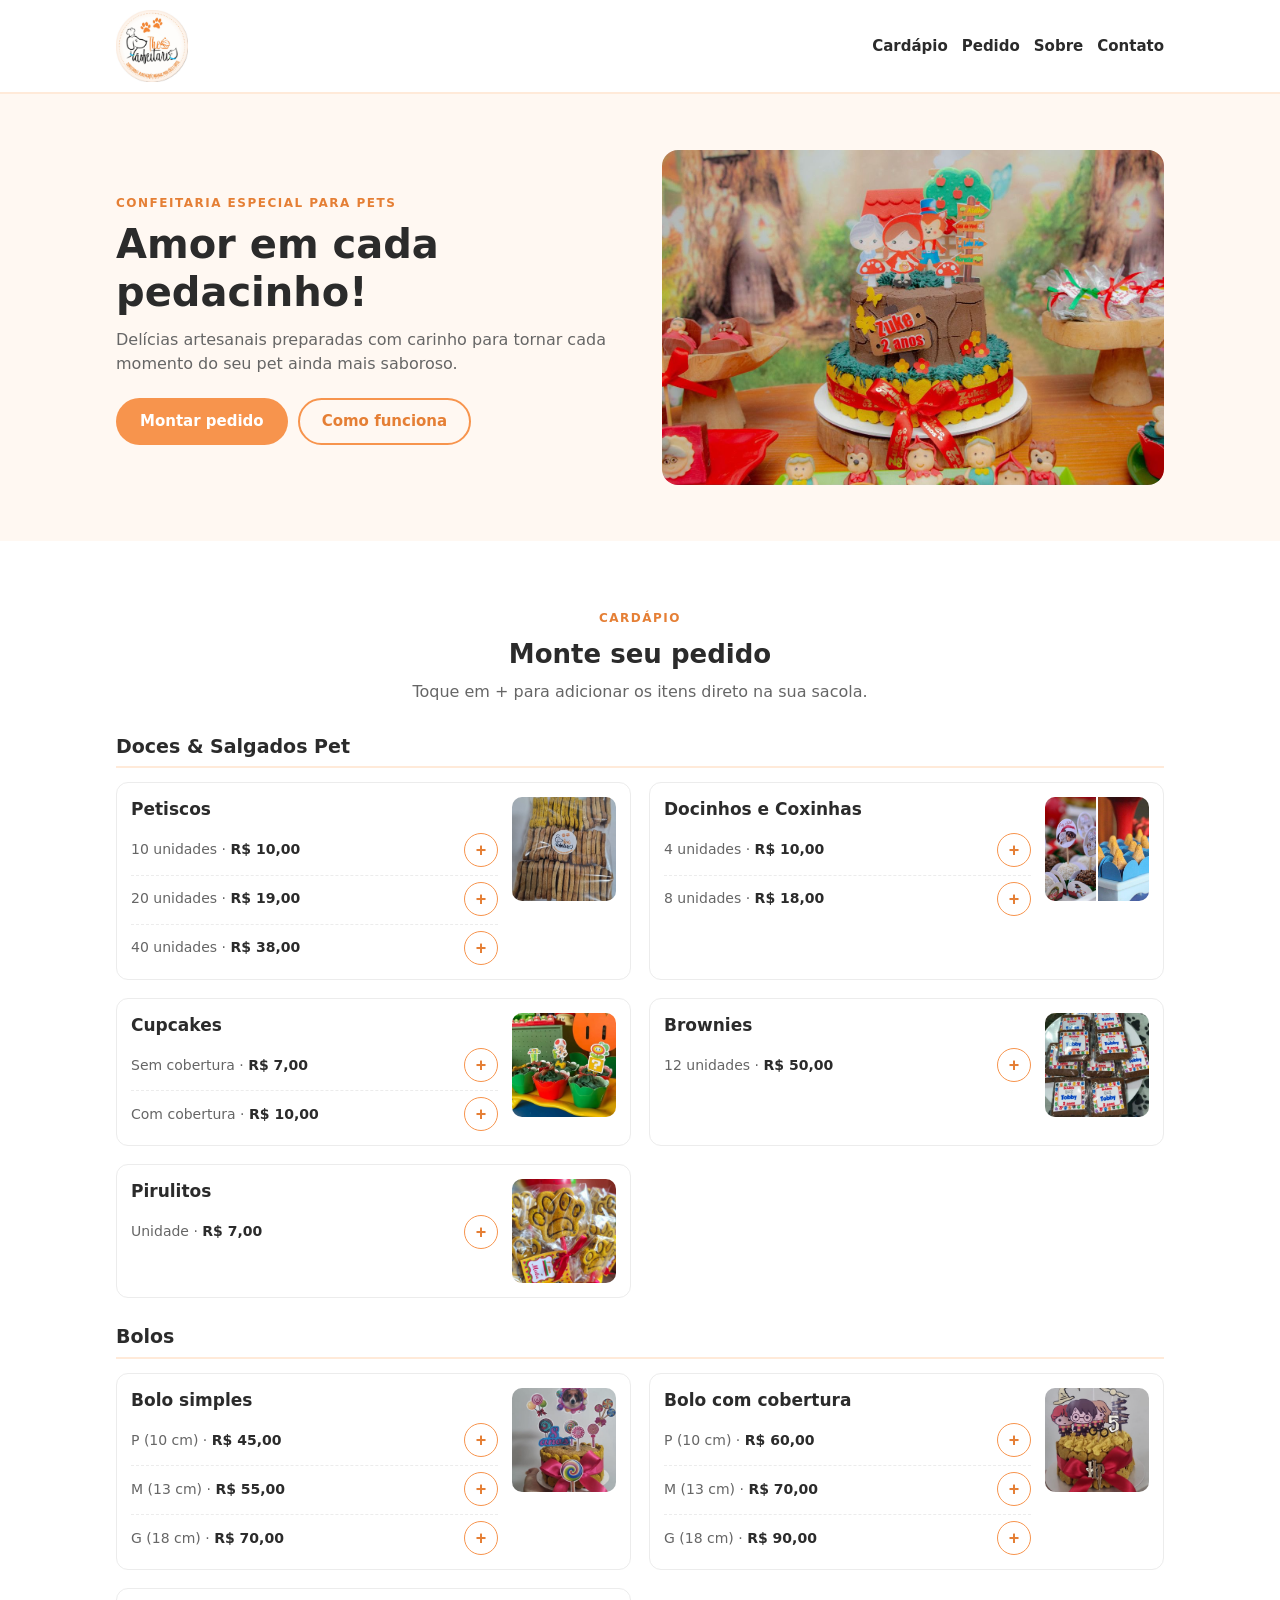
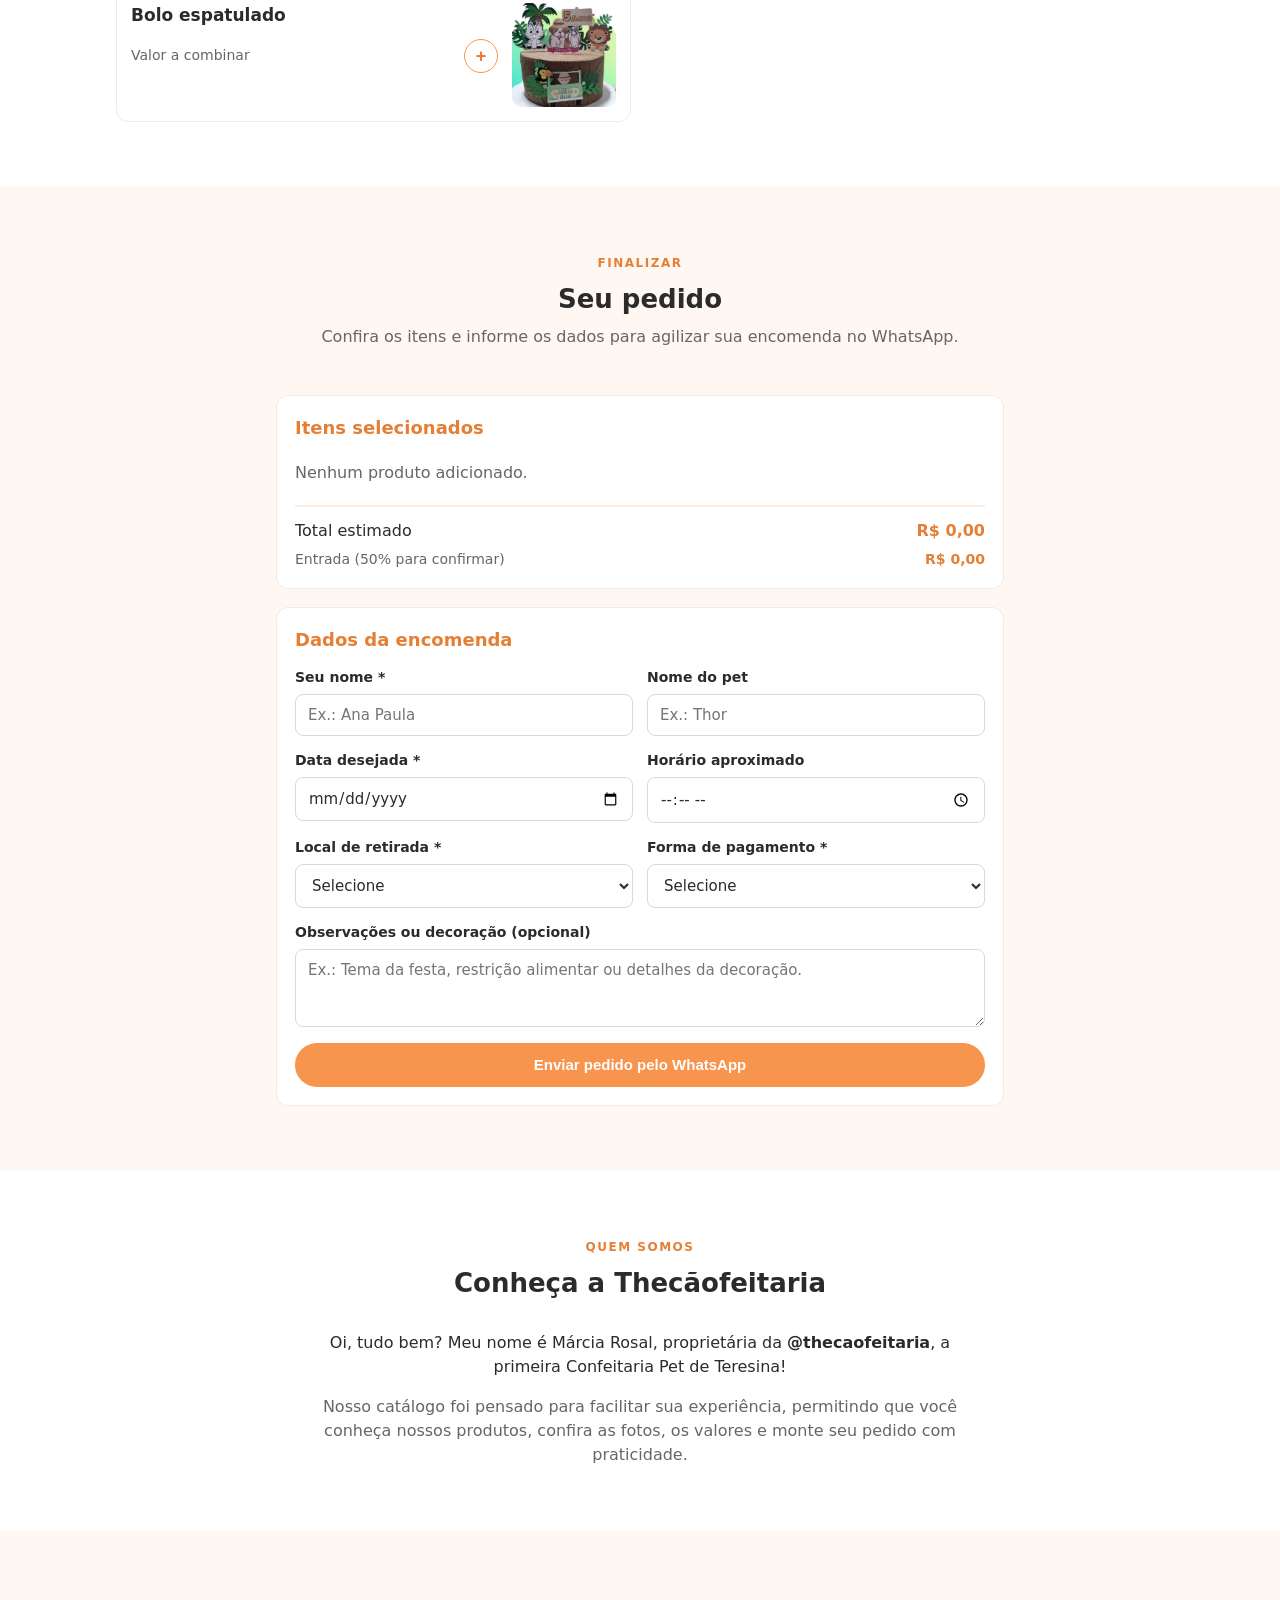
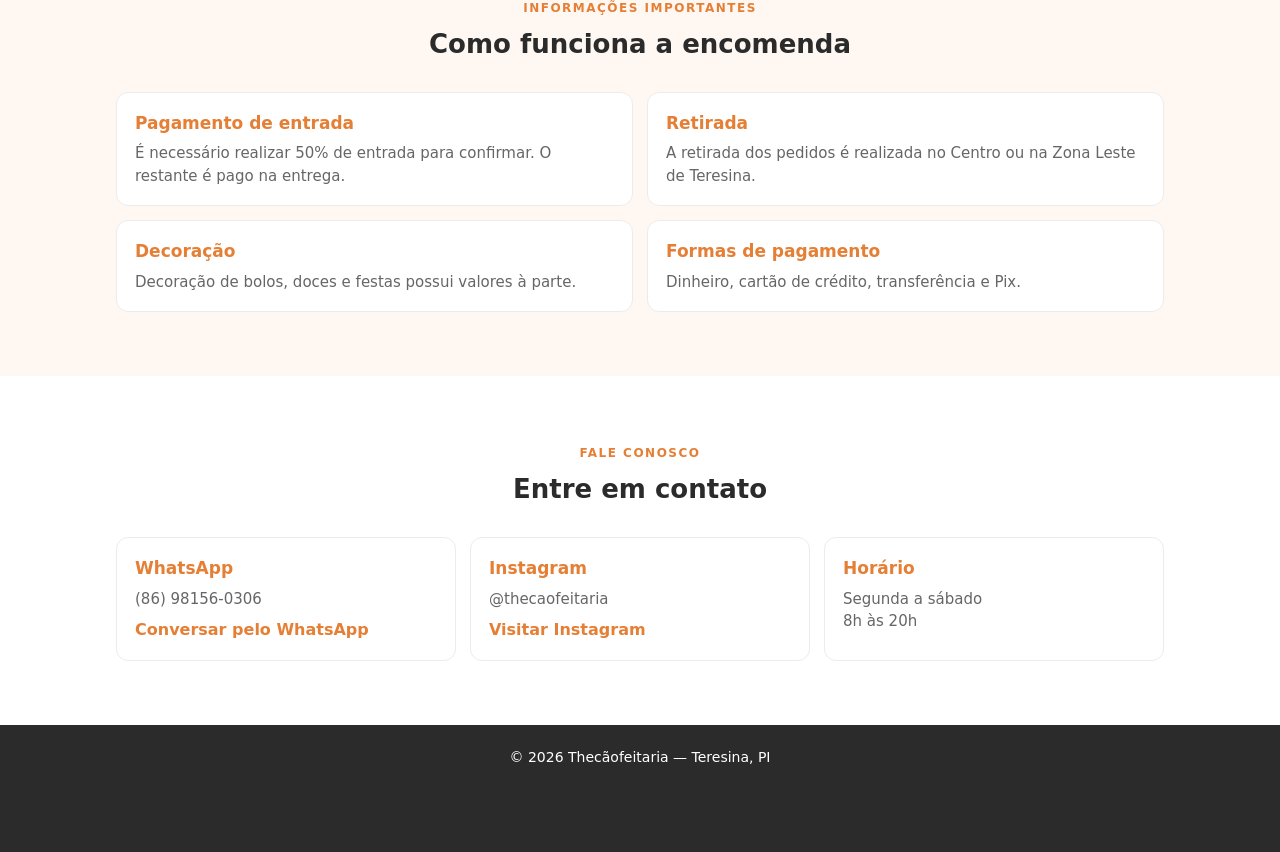
==== index.html @ a6136ebe "Add files via upload" ====
<!DOCTYPE html>
<html lang="pt-BR">
<head>
    <meta charset="UTF-8">
    <meta name="viewport" content="width=device-width, initial-scale=1.0">
    <meta http-equiv="Content-Security-Policy" content="default-src 'self'; script-src 'self'; style-src 'self'; img-src 'self' data:; connect-src 'self' https://*.supabase.co; object-src 'none'; base-uri 'self';">
    <title>Thecãofeitaria | Confeitaria Pet</title>
    <link rel="stylesheet" href="css/style.css">
    <script src="js/config.js" defer></script>
    <script src="js/script.js" defer></script>
</head>
<body>
    <header class="site-header">
        <nav class="container nav">
            <a href="#inicio" class="logo">
                <img src="images/logo.jpeg" alt="Thecãofeitaria">
            </a>
            <ul class="nav-links">
                <li><a href="#produtos">Cardápio</a></li>
                <li><a href="#montar-pedido">Pedido</a></li>
                <li><a href="#sobre">Sobre</a></li>
                <li><a href="#contato">Contato</a></li>
            </ul>
        </nav>
    </header>

    <main>
        <section id="inicio" class="hero">
            <div class="container hero-grid">
                <div class="hero-content">
                    <span class="eyebrow">Confeitaria especial para pets</span>
                    <h1>Amor em cada pedacinho!</h1>
                    <p>
                        Delícias artesanais preparadas com carinho para tornar cada
                        momento do seu pet ainda mais saboroso.
                    </p>
                    <div class="hero-actions">
                        <a href="#produtos" class="btn btn-primary">Montar pedido</a>
                        <a href="#encomendas" class="btn btn-outline">Como funciona</a>
                    </div>
                </div>
                <div class="hero-media">
                    <img src="images/destaque.jpeg" alt="Delícias preparadas pela Thecãofeitaria">
                </div>
            </div>
        </section>

        <section id="produtos" class="section">
            <div class="container">
                <header class="section-head">
                    <span class="eyebrow">Cardápio</span>
                    <h2>Monte seu pedido</h2>
                    <p>Toque em + para adicionar os itens direto na sua sacola.</p>
                </header>

                <h3 class="category-title">Doces &amp; Salgados Pet</h3>
                <div class="menu-grid">
                    <article class="menu-item">
                        <div class="menu-info">
                            <h4>Petiscos</h4>
                            <div class="variants">
                                <div class="variant-row" data-name="Petiscos - 10 unidades" data-price="10">
                                    <span class="variant-label">10 unidades · <strong>R$ 10,00</strong></span>
                                    <div class="qty-control"></div>
                                </div>
                                <div class="variant-row" data-name="Petiscos - 20 unidades" data-price="19">
                                    <span class="variant-label">20 unidades · <strong>R$ 19,00</strong></span>
                                    <div class="qty-control"></div>
                                </div>
                                <div class="variant-row" data-name="Petiscos - 40 unidades" data-price="38">
                                    <span class="variant-label">40 unidades · <strong>R$ 38,00</strong></span>
                                    <div class="qty-control"></div>
                                </div>
                            </div>
                        </div>
                        <div class="menu-thumb">
                            <img src="images/petiscos.jpeg" alt="Petiscos para pets">
                        </div>
                    </article>

                    <article class="menu-item">
                        <div class="menu-info">
                            <h4>Docinhos e Coxinhas</h4>
                            <div class="variants">
                                <div class="variant-row" data-name="Docinhos e coxinhas - 4 unidades" data-price="10">
                                    <span class="variant-label">4 unidades · <strong>R$ 10,00</strong></span>
                                    <div class="qty-control"></div>
                                </div>
                                <div class="variant-row" data-name="Docinhos e coxinhas - 8 unidades" data-price="18">
                                    <span class="variant-label">8 unidades · <strong>R$ 18,00</strong></span>
                                    <div class="qty-control"></div>
                                </div>
                            </div>
                        </div>
                        <div class="menu-thumb menu-thumb-duo">
                            <img src="images/docinhos.jpeg" alt="Docinhos para pets">
                            <img src="images/coxinhas.jpeg" alt="Coxinhas para pets">
                        </div>
                    </article>

                    <article class="menu-item">
                        <div class="menu-info">
                            <h4>Cupcakes</h4>
                            <div class="variants">
                                <div class="variant-row" data-name="Cupcake sem cobertura" data-price="7">
                                    <span class="variant-label">Sem cobertura · <strong>R$ 7,00</strong></span>
                                    <div class="qty-control"></div>
                                </div>
                                <div class="variant-row" data-name="Cupcake com cobertura" data-price="10">
                                    <span class="variant-label">Com cobertura · <strong>R$ 10,00</strong></span>
                                    <div class="qty-control"></div>
                                </div>
                            </div>
                        </div>
                        <div class="menu-thumb">
                            <img src="images/cupcakes.jpeg" alt="Cupcakes para pets">
                        </div>
                    </article>

                    <article class="menu-item">
                        <div class="menu-info">
                            <h4>Brownies</h4>
                            <div class="variants">
                                <div class="variant-row" data-name="Brownies - 12 unidades" data-price="50">
                                    <span class="variant-label">12 unidades · <strong>R$ 50,00</strong></span>
                                    <div class="qty-control"></div>
                                </div>
                            </div>
                        </div>
                        <div class="menu-thumb">
                            <img src="images/brownies.jpeg" alt="Brownies para pets">
                        </div>
                    </article>

                    <article class="menu-item">
                        <div class="menu-info">
                            <h4>Pirulitos</h4>
                            <div class="variants">
                                <div class="variant-row" data-name="Pirulito" data-price="7">
                                    <span class="variant-label">Unidade · <strong>R$ 7,00</strong></span>
                                    <div class="qty-control"></div>
                                </div>
                            </div>
                        </div>
                        <div class="menu-thumb">
                            <img src="images/pirulitos.jpeg" alt="Pirulitos para pets">
                        </div>
                    </article>
                </div>

                <h3 class="category-title">Bolos</h3>
                <div class="menu-grid">
                    <article class="menu-item">
                        <div class="menu-info">
                            <h4>Bolo simples</h4>
                            <div class="variants">
                                <div class="variant-row" data-name="Bolo simples P - 10cm" data-price="45">
                                    <span class="variant-label">P (10 cm) · <strong>R$ 45,00</strong></span>
                                    <div class="qty-control"></div>
                                </div>
                                <div class="variant-row" data-name="Bolo simples M - 13cm" data-price="55">
                                    <span class="variant-label">M (13 cm) · <strong>R$ 55,00</strong></span>
                                    <div class="qty-control"></div>
                                </div>
                                <div class="variant-row" data-name="Bolo simples G - 18cm" data-price="70">
                                    <span class="variant-label">G (18 cm) · <strong>R$ 70,00</strong></span>
                                    <div class="qty-control"></div>
                                </div>
                            </div>
                        </div>
                        <div class="menu-thumb">
                            <img src="images/bolo1.jpeg" alt="Bolo simples">
                        </div>
                    </article>

                    <article class="menu-item">
                        <div class="menu-info">
                            <h4>Bolo com cobertura</h4>
                            <div class="variants">
                                <div class="variant-row" data-name="Bolo com cobertura P - 10cm" data-price="60">
                                    <span class="variant-label">P (10 cm) · <strong>R$ 60,00</strong></span>
                                    <div class="qty-control"></div>
                                </div>
                                <div class="variant-row" data-name="Bolo com cobertura M - 13cm" data-price="70">
                                    <span class="variant-label">M (13 cm) · <strong>R$ 70,00</strong></span>
                                    <div class="qty-control"></div>
                                </div>
                                <div class="variant-row" data-name="Bolo com cobertura G - 18cm" data-price="90">
                                    <span class="variant-label">G (18 cm) · <strong>R$ 90,00</strong></span>
                                    <div class="qty-control"></div>
                                </div>
                            </div>
                        </div>
                        <div class="menu-thumb">
                            <img src="images/bolo2.jpeg" alt="Bolo com cobertura">
                        </div>
                    </article>

                    <article class="menu-item">
                        <div class="menu-info">
                            <h4>Bolo espatulado</h4>
                            <div class="variants">
                                <div class="variant-row" data-name="Bolo espatulado" data-price="0" data-combinar="true">
                                    <span class="variant-label">Valor a combinar</span>
                                    <div class="qty-control"></div>
                                </div>
                            </div>
                        </div>
                        <div class="menu-thumb">
                            <img src="images/bolo3.jpeg" alt="Bolo espatulado">
                        </div>
                    </article>
                </div>
            </div>
        </section>

        <section id="montar-pedido" class="section section-soft">
            <div class="container pedido-wrap">
                <header class="section-head">
                    <span class="eyebrow">Finalizar</span>
                    <h2>Seu pedido</h2>
                    <p>Confira os itens e informe os dados para agilizar sua encomenda no WhatsApp.</p>
                </header>

                <div class="panel">
                    <h3>Itens selecionados</h3>
                    <ul id="lista-pedido" class="cart-list">
                        <li class="cart-empty">Nenhum produto adicionado.</li>
                    </ul>

                    <div class="totals">
                        <div class="total-row">
                            <span>Total estimado</span>
                            <strong id="valor-total">R$ 0,00</strong>
                        </div>
                        <div class="total-row total-sinal">
                            <span>Entrada (50% para confirmar)</span>
                            <strong id="valor-entrada">R$ 0,00</strong>
                        </div>
                        <p id="aviso-combinar" class="hint" hidden>
                            Inclui item com valor a combinar (será confirmado no WhatsApp).
                        </p>
                    </div>
                </div>

                <form id="form-encomenda" class="panel" novalidate>
                    <h3>Dados da encomenda</h3>
                    <input type="text" id="website" name="website" class="hp-field" tabindex="-1" autocomplete="off" aria-hidden="true">
                    <div class="fields-grid">
                        <div class="field">
                            <label for="cliente-nome">Seu nome *</label>
                            <input type="text" id="cliente-nome" placeholder="Ex.: Ana Paula" required>
                        </div>

                        <div class="field">
                            <label for="pet-nome">Nome do pet</label>
                            <input type="text" id="pet-nome" placeholder="Ex.: Thor">
                        </div>

                        <div class="field">
                            <label for="data-entrega">Data desejada *</label>
                            <input type="date" id="data-entrega" required>
                        </div>

                        <div class="field">
                            <label for="horario-entrega">Horário aproximado</label>
                            <input type="time" id="horario-entrega">
                        </div>

                        <div class="field">
                            <label for="local-retirada">Local de retirada *</label>
                            <select id="local-retirada" required>
                                <option value="">Selecione</option>
                                <option value="Centro">Centro</option>
                                <option value="Zona Leste">Zona Leste</option>
                            </select>
                        </div>

                        <div class="field">
                            <label for="forma-pagamento">Forma de pagamento *</label>
                            <select id="forma-pagamento" required>
                                <option value="">Selecione</option>
                                <option value="Pix">Pix</option>
                                <option value="Cartão de crédito">Cartão de crédito</option>
                                <option value="Transferência">Transferência</option>
                                <option value="Dinheiro">Dinheiro</option>
                            </select>
                        </div>

                        <div class="field field-full">
                            <label for="observacoes">Observações ou decoração (opcional)</label>
                            <textarea id="observacoes" rows="3" placeholder="Ex.: Tema da festa, restrição alimentar ou detalhes da decoração."></textarea>
                        </div>
                    </div>

                    <p id="pedido-erro" class="error-msg" role="alert" hidden></p>

                    <button type="submit" id="enviar-pedido" class="btn btn-primary btn-block">
                        Enviar pedido pelo WhatsApp
                    </button>
                </form>
            </div>
        </section>

        <section id="sobre" class="section">
            <div class="container narrow">
                <header class="section-head">
                    <span class="eyebrow">Quem somos</span>
                    <h2>Conheça a Thecãofeitaria</h2>
                </header>
                <p>
                    Oi, tudo bem? Meu nome é Márcia Rosal, proprietária da
                    <strong>@thecaofeitaria</strong>, a primeira Confeitaria Pet de Teresina!
                </p>
                <p>
                    Nosso catálogo foi pensado para facilitar sua experiência, permitindo que
                    você conheça nossos produtos, confira as fotos, os valores e monte seu pedido
                    com praticidade.
                </p>
            </div>
        </section>

        <section id="encomendas" class="section section-soft">
            <div class="container">
                <header class="section-head">
                    <span class="eyebrow">Informações importantes</span>
                    <h2>Como funciona a encomenda</h2>
                </header>

                <div class="info-grid">
                    <div class="info-card">
                        <h3>Pagamento de entrada</h3>
                        <p>É necessário realizar 50% de entrada para confirmar. O restante é pago na entrega.</p>
                    </div>
                    <div class="info-card">
                        <h3>Retirada</h3>
                        <p>A retirada dos pedidos é realizada no Centro ou na Zona Leste de Teresina.</p>
                    </div>
                    <div class="info-card">
                        <h3>Decoração</h3>
                        <p>Decoração de bolos, doces e festas possui valores à parte.</p>
                    </div>
                    <div class="info-card">
                        <h3>Formas de pagamento</h3>
                        <p>Dinheiro, cartão de crédito, transferência e Pix.</p>
                    </div>
                </div>
            </div>
        </section>

        <section id="contato" class="section">
            <div class="container">
                <header class="section-head">
                    <span class="eyebrow">Fale conosco</span>
                    <h2>Entre em contato</h2>
                </header>

                <div class="contato-grid">
                    <div class="info-card">
                        <h3>WhatsApp</h3>
                        <p>(86) 98156-0306</p>
                        <a href="https://wa.me/5586981560306" target="_blank" rel="noopener noreferrer">
                            Conversar pelo WhatsApp
                        </a>
                    </div>
                    <div class="info-card">
                        <h3>Instagram</h3>
                        <p>@thecaofeitaria</p>
                        <a href="https://www.instagram.com/thecaofeitaria/" target="_blank" rel="noopener noreferrer">
                            Visitar Instagram
                        </a>
                    </div>
                    <div class="info-card">
                        <h3>Horário</h3>
                        <p>Segunda a sábado<br>8h às 20h</p>
                    </div>
                </div>
            </div>
        </section>
    </main>

    <div id="cart-bar" class="cart-bar" hidden>
        <div class="container cart-bar-inner">
            <div class="cart-bar-summary">
                <span id="cart-bar-count">0 itens</span>
                <strong id="cart-bar-total">R$ 0,00</strong>
            </div>
            <a href="#montar-pedido" class="btn btn-light btn-sm">Ver pedido</a>
        </div>
    </div>

    <footer class="site-footer">
        <p>&copy; 2026 Thecãofeitaria — Teresina, PI</p>
    </footer>
</body>
</html>
---- css/style.css ----
:root {
    --bg: #ffffff;
    --bg-soft: #fff8f2;
    --orange: #f7944d;
    --orange-hover: #e57f35;
    --orange-tint: #ffead9;
    --text: #2b2b2b;
    --muted: #666666;
    --border: #ececec;
    --danger: #c93b2b;
    --radius: 12px;
}

* {
    margin: 0;
    padding: 0;
    box-sizing: border-box;
}

html {
    scroll-behavior: smooth;
}

body {
    font-family: 'Segoe UI', system-ui, -apple-system, sans-serif;
    background-color: var(--bg);
    color: var(--text);
    line-height: 1.5;
}

img {
    display: block;
    max-width: 100%;
}

.container {
    width: 100%;
    max-width: 1080px;
    margin: 0 auto;
    padding: 0 16px;
}

.narrow {
    max-width: 720px;
    text-align: center;
}

.narrow p + p {
    margin-top: 16px;
    color: var(--muted);
}

/* Header */
.site-header {
    background-color: var(--bg);
    border-bottom: 2px solid var(--orange-tint);
    position: sticky;
    top: 0;
    z-index: 10;
}

.nav {
    display: flex;
    flex-wrap: wrap;
    align-items: center;
    justify-content: space-between;
    gap: 12px;
    padding-top: 10px;
    padding-bottom: 10px;
}

.logo img {
    width: 72px;
    height: auto;
    border-radius: 8px;
}

.nav-links {
    display: flex;
    flex-wrap: wrap;
    list-style: none;
    gap: 14px;
}

.nav-links a {
    text-decoration: none;
    color: var(--text);
    font-weight: 600;
    font-size: 15px;
}

.nav-links a:hover {
    color: var(--orange-hover);
}

/* Typography & Buttons */
.eyebrow {
    display: inline-block;
    color: var(--orange-hover);
    font-weight: 700;
    font-size: 12px;
    letter-spacing: 1.5px;
    text-transform: uppercase;
    margin-bottom: 8px;
}

.section {
    padding: 44px 0;
}

.section-soft {
    background-color: var(--bg-soft);
}

.section-head {
    text-align: center;
    margin-bottom: 28px;
}

.section-head h2 {
    font-size: 26px;
    color: var(--text);
    margin-bottom: 6px;
}

.section-head p {
    color: var(--muted);
}

.btn {
    display: inline-flex;
    align-items: center;
    justify-content: center;
    min-height: 44px;
    padding: 10px 22px;
    border-radius: 999px;
    font-weight: 600;
    font-size: 15px;
    text-decoration: none;
    cursor: pointer;
    border: 2px solid transparent;
    transition: background-color 0.2s, border-color 0.2s;
}

.btn-primary {
    background-color: var(--orange);
    color: #ffffff;
}

.btn-primary:hover {
    background-color: var(--orange-hover);
}

.btn-outline {
    background-color: transparent;
    border-color: var(--orange);
    color: var(--orange-hover);
}

.btn-outline:hover {
    background-color: var(--orange-tint);
}

.btn-light {
    background-color: #ffffff;
    color: var(--orange-hover);
}

.btn-sm {
    min-height: 36px;
    padding: 6px 16px;
    font-size: 14px;
}

.btn-block {
    width: 100%;
}

/* Hero */
.hero {
    background-color: var(--bg-soft);
    padding: 36px 0 44px;
}

.hero-grid {
    display: grid;
    grid-template-columns: 1fr;
    gap: 24px;
    align-items: center;
}

.hero-content {
    text-align: center;
}

.hero-content h1 {
    font-size: 30px;
    line-height: 1.2;
    margin-bottom: 12px;
}

.hero-content p {
    color: var(--muted);
    margin-bottom: 22px;
}

.hero-actions {
    display: flex;
    flex-wrap: wrap;
    justify-content: center;
    gap: 10px;
}

.hero-media img {
    width: 100%;
    border-radius: 16px;
    object-fit: cover;
    max-height: 340px;
}

/* Cardápio estilo iFood */
.category-title {
    font-size: 19px;
    color: var(--text);
    margin: 24px 0 14px;
    padding-bottom: 6px;
    border-bottom: 2px solid var(--orange-tint);
}

.category-title:first-of-type {
    margin-top: 0;
}

.menu-grid {
    display: grid;
    grid-template-columns: 1fr;
    gap: 14px;
}

.menu-item {
    display: flex;
    justify-content: space-between;
    align-items: flex-start;
    gap: 14px;
    padding: 14px;
    background-color: var(--bg);
    border: 1px solid var(--border);
    border-radius: var(--radius);
}

.menu-info {
    flex: 1;
    min-width: 0;
}

.menu-info h4 {
    font-size: 17px;
    color: var(--text);
    margin-bottom: 10px;
}

.variants {
    display: flex;
    flex-direction: column;
    gap: 8px;
}

.variant-row {
    display: flex;
    align-items: center;
    justify-content: space-between;
    gap: 8px;
    padding-top: 6px;
    border-top: 1px dashed var(--border);
}

.variant-row:first-child {
    padding-top: 0;
    border-top: none;
}

.variant-label {
    font-size: 14px;
    color: var(--muted);
}

.variant-label strong {
    color: var(--text);
}

.menu-thumb {
    width: 88px;
    height: 88px;
    flex-shrink: 0;
    border-radius: 10px;
    overflow: hidden;
}

.menu-thumb img {
    width: 100%;
    height: 100%;
    object-fit: cover;
}

.menu-thumb-duo {
    display: grid;
    grid-template-columns: 1fr 1fr;
    gap: 2px;
}

.qty-control {
    display: inline-flex;
    align-items: center;
    gap: 6px;
    flex-shrink: 0;
}

.qty-add {
    min-width: 34px;
    height: 34px;
    border-radius: 999px;
    border: 1px solid var(--orange);
    background-color: var(--bg);
    color: var(--orange-hover);
    font-size: 18px;
    font-weight: 700;
    cursor: pointer;
    line-height: 1;
}

.qty-add:hover {
    background-color: var(--orange-tint);
}

.qty-stepper {
    display: inline-flex;
    align-items: center;
    border: 1px solid var(--orange);
    border-radius: 999px;
    overflow: hidden;
    height: 34px;
}

.qty-stepper button {
    width: 30px;
    height: 100%;
    border: none;
    background-color: var(--orange-tint);
    color: var(--orange-hover);
    font-size: 16px;
    font-weight: 700;
    cursor: pointer;
}

.qty-stepper span {
    min-width: 24px;
    text-align: center;
    font-size: 14px;
    font-weight: 700;
}

/* Pedido & Formulário */
.pedido-wrap {
    max-width: 760px;
    display: flex;
    flex-direction: column;
    gap: 18px;
}

.panel {
    background-color: var(--bg);
    border: 1px solid var(--border);
    border-radius: var(--radius);
    padding: 18px;
}

.panel h3 {
    font-size: 18px;
    color: var(--orange-hover);
    margin-bottom: 14px;
}

.cart-list {
    list-style: none;
    margin-bottom: 14px;
}

.cart-empty {
    color: var(--muted);
    padding: 6px 0;
}

.cart-item {
    display: flex;
    flex-wrap: wrap;
    justify-content: space-between;
    align-items: center;
    gap: 10px;
    padding: 10px 0;
    border-bottom: 1px solid var(--border);
}

.cart-item-info {
    flex: 1;
    min-width: 170px;
}

.cart-item-name {
    font-weight: 600;
    display: block;
    font-size: 15px;
}

.cart-item-price {
    font-size: 13px;
    color: var(--muted);
}

.cart-actions {
    display: flex;
    align-items: center;
    gap: 8px;
}

.remove-btn {
    border: none;
    background: transparent;
    color: var(--danger);
    font-size: 13px;
    font-weight: 600;
    cursor: pointer;
    padding: 4px;
}

.totals {
    border-top: 2px solid var(--orange-tint);
    padding-top: 12px;
    display: flex;
    flex-direction: column;
    gap: 6px;
}

.total-row {
    display: flex;
    justify-content: space-between;
    font-size: 16px;
}

.total-sinal {
    font-size: 14px;
    color: var(--muted);
}

.total-row strong {
    color: var(--orange-hover);
}

.hint {
    font-size: 13px;
    color: var(--muted);
    margin-top: 4px;
}

.fields-grid {
    display: grid;
    grid-template-columns: 1fr;
    gap: 14px;
    margin-bottom: 16px;
}

.field {
    display: flex;
    flex-direction: column;
    gap: 6px;
}

.field label {
    font-size: 14px;
    font-weight: 600;
}

.field input,
.field select,
.field textarea {
    width: 100%;
    padding: 11px 12px;
    border: 1px solid #d9d9d9;
    border-radius: 8px;
    font-size: 15px;
    font-family: inherit;
    background-color: var(--bg);
    color: var(--text);
}

.field input:focus,
.field select:focus,
.field textarea:focus {
    outline: none;
    border-color: var(--orange);
}

.error-msg {
    color: var(--danger);
    font-size: 14px;
    font-weight: 600;
    margin-bottom: 12px;
}

.hp-field {
    position: absolute;
    left: -9999px;
    width: 1px;
    height: 1px;
    opacity: 0;
}

/* Info & Contato */
.info-grid,
.contato-grid {
    display: grid;
    grid-template-columns: 1fr;
    gap: 14px;
}

.info-card {
    background-color: var(--bg);
    border: 1px solid var(--border);
    border-radius: var(--radius);
    padding: 18px;
}

.info-card h3 {
    font-size: 17px;
    color: var(--orange-hover);
    margin-bottom: 6px;
}

.info-card p {
    color: var(--muted);
    font-size: 15px;
}

.info-card a {
    display: inline-block;
    margin-top: 8px;
    color: var(--orange-hover);
    font-weight: 600;
    text-decoration: none;
}

/* Sacola fixa */
.cart-bar {
    position: fixed;
    left: 0;
    right: 0;
    bottom: 0;
    background-color: var(--orange);
    color: #ffffff;
    padding: 10px 0;
    box-shadow: 0 -2px 10px rgba(0, 0, 0, 0.12);
    z-index: 20;
}

.cart-bar[hidden] {
    display: none;
}

.cart-bar-inner {
    display: flex;
    align-items: center;
    justify-content: space-between;
    gap: 12px;
}

.cart-bar-summary {
    display: flex;
    flex-direction: column;
    font-size: 14px;
}

.cart-bar-summary strong {
    font-size: 16px;
}

.site-footer {
    background-color: var(--text);
    color: #ffffff;
    text-align: center;
    padding: 22px 16px 84px;
    font-size: 14px;
}

/* Tablet & Desktop */
@media (min-width: 768px) {
    .section {
        padding: 64px 0;
    }

    .hero {
        padding: 56px 0;
    }

    .hero-grid {
        grid-template-columns: 1fr 1fr;
        gap: 44px;
    }

    .hero-content {
        text-align: left;
    }

    .hero-content h1 {
        font-size: 40px;
    }

    .hero-actions {
        justify-content: flex-start;
    }

    .menu-grid {
        grid-template-columns: repeat(2, 1fr);
        gap: 18px;
    }

    .menu-thumb {
        width: 104px;
        height: 104px;
    }

    .fields-grid {
        grid-template-columns: 1fr 1fr;
    }

    .field-full {
        grid-column: 1 / -1;
    }

    .info-grid {
        grid-template-columns: repeat(2, 1fr);
    }

    .contato-grid {
        grid-template-columns: repeat(3, 1fr);
    }
}
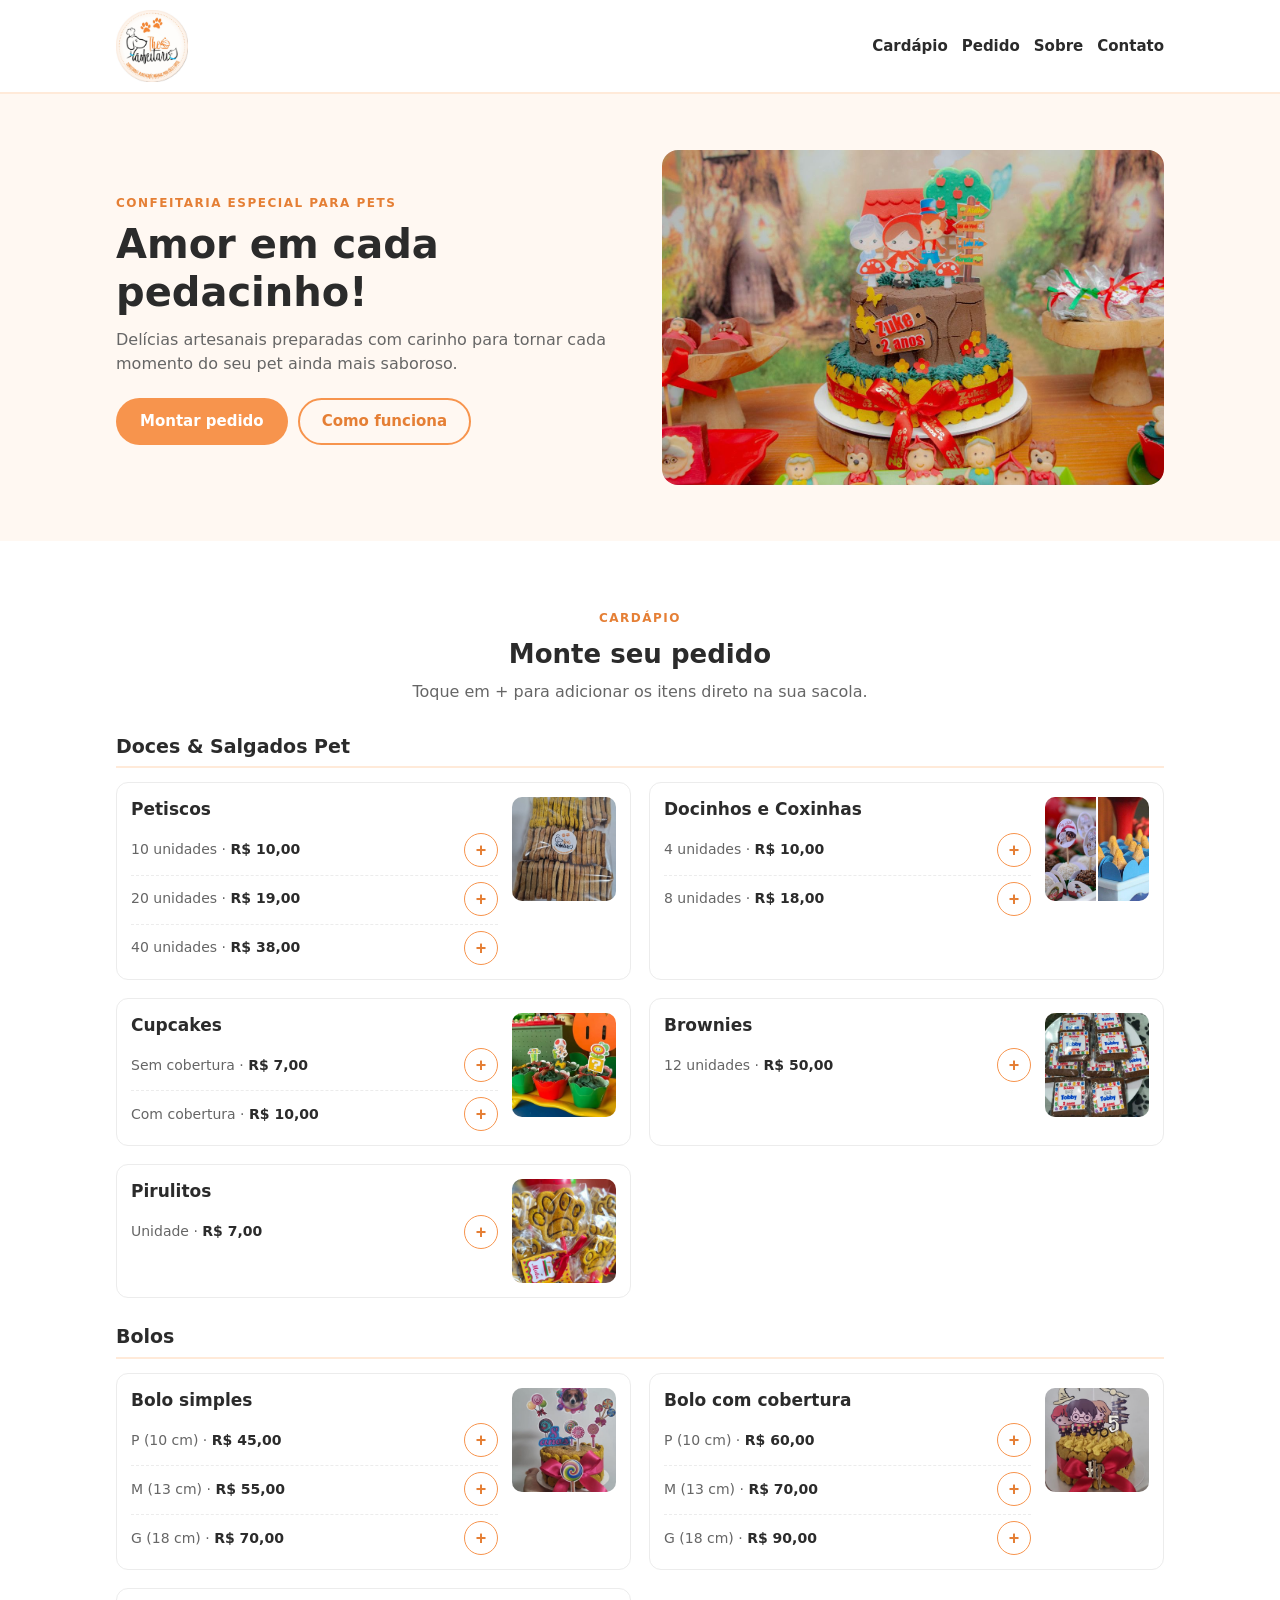
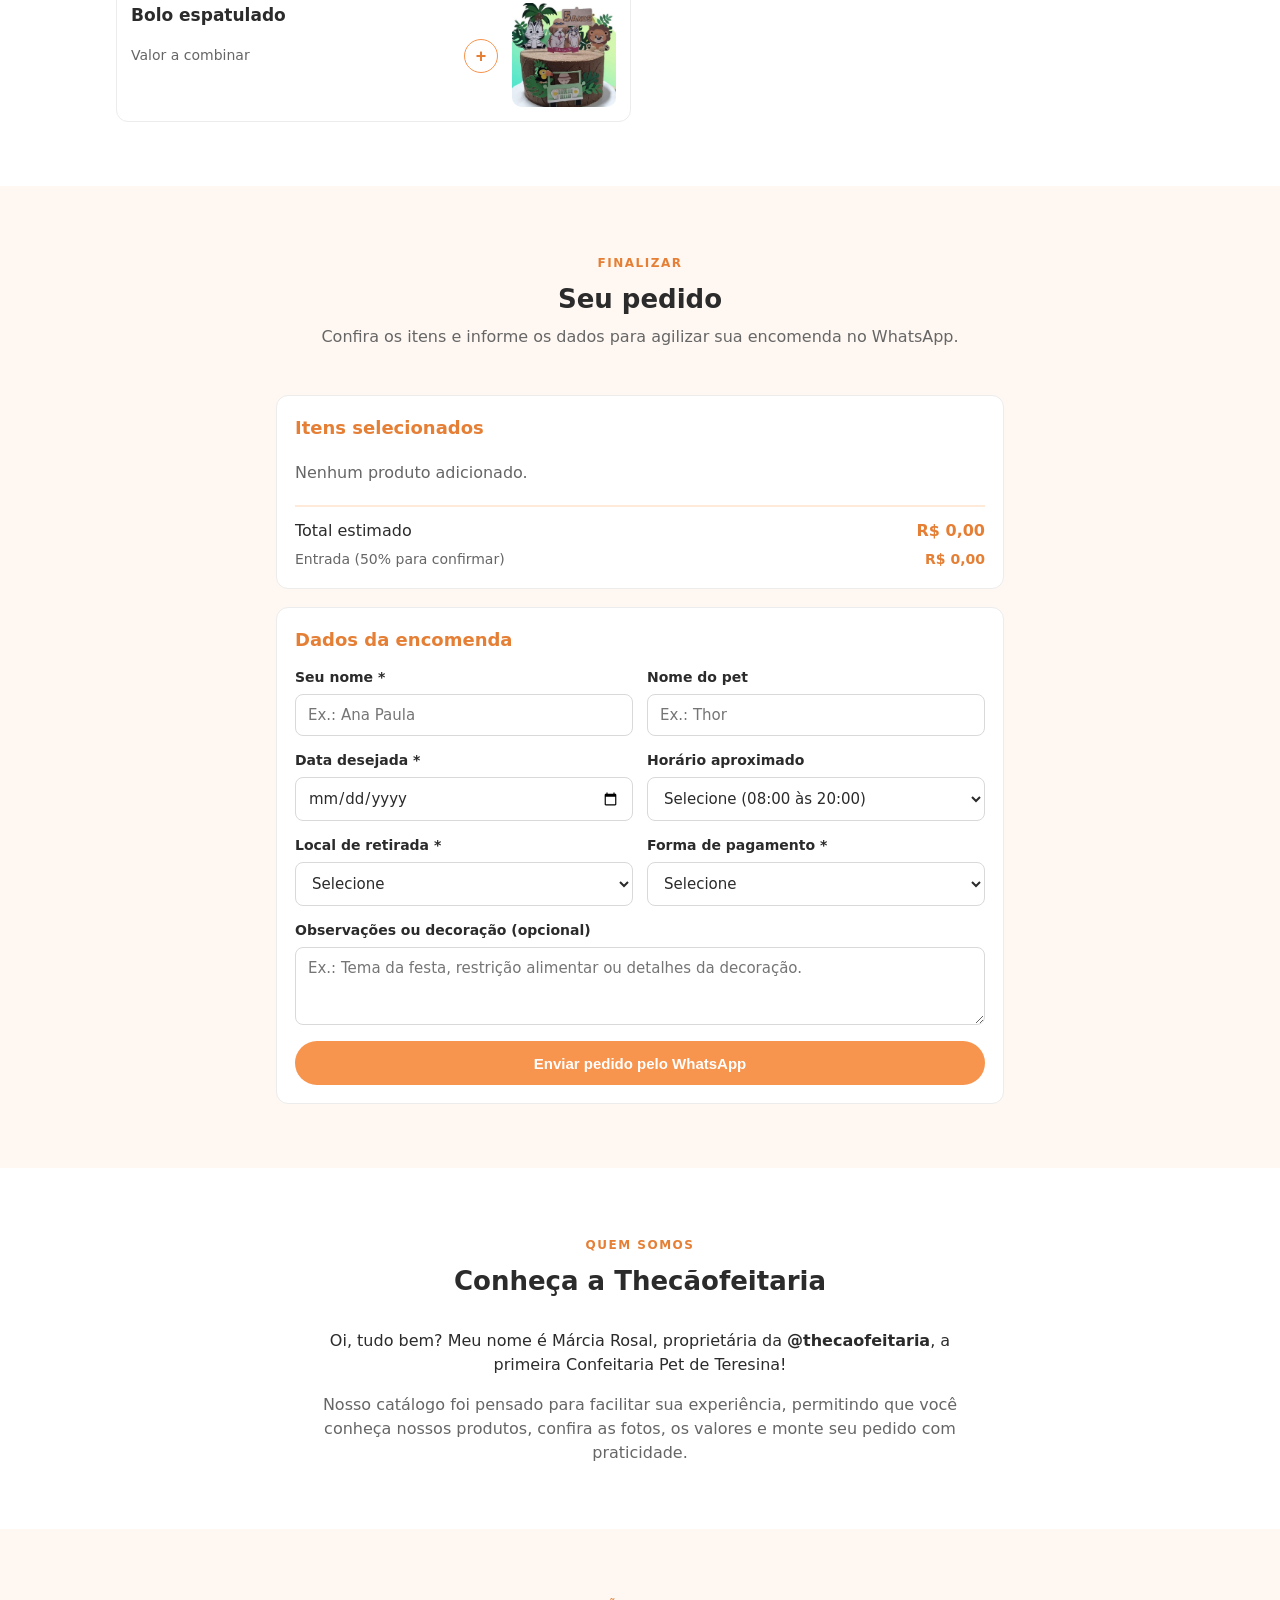
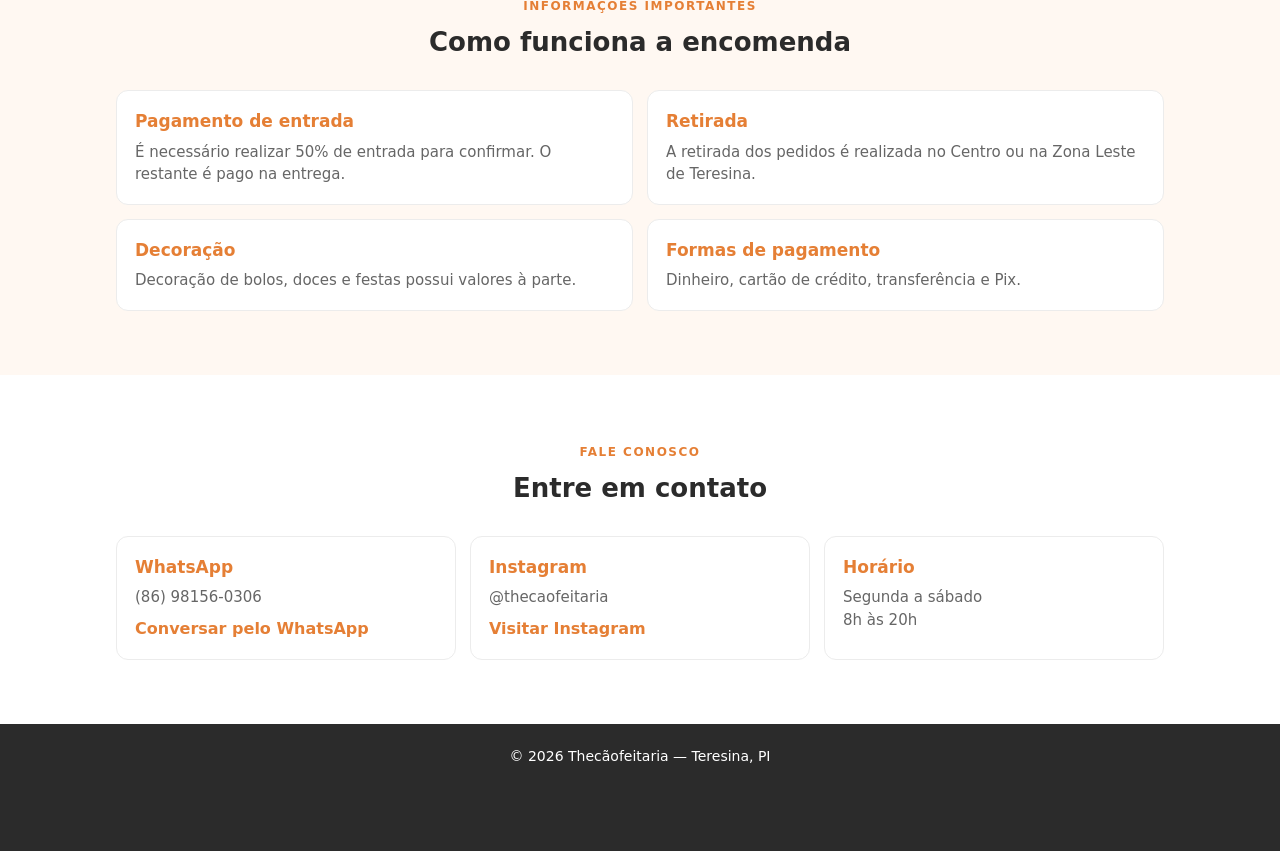
==== commit 559ac991: "Add files via upload" ====
--- a/index.html
+++ b/index.html
@@ -264,7 +264,34 @@
 
                         <div class="field">
                             <label for="horario-entrega">Horário aproximado</label>
-                            <input type="time" id="horario-entrega">
+                            <select id="horario-entrega">
+                                <option value="">Selecione (08:00 às 20:00)</option>
+                                <option value="08:00">08:00</option>
+                                <option value="08:30">08:30</option>
+                                <option value="09:00">09:00</option>
+                                <option value="09:30">09:30</option>
+                                <option value="10:00">10:00</option>
+                                <option value="10:30">10:30</option>
+                                <option value="11:00">11:00</option>
+                                <option value="11:30">11:30</option>
+                                <option value="12:00">12:00</option>
+                                <option value="12:30">12:30</option>
+                                <option value="13:00">13:00</option>
+                                <option value="13:30">13:30</option>
+                                <option value="14:00">14:00</option>
+                                <option value="14:30">14:30</option>
+                                <option value="15:00">15:00</option>
+                                <option value="15:30">15:30</option>
+                                <option value="16:00">16:00</option>
+                                <option value="16:30">16:30</option>
+                                <option value="17:00">17:00</option>
+                                <option value="17:30">17:30</option>
+                                <option value="18:00">18:00</option>
+                                <option value="18:30">18:30</option>
+                                <option value="19:00">19:00</option>
+                                <option value="19:30">19:30</option>
+                                <option value="20:00">20:00</option>
+                            </select>
                         </div>
 
                         <div class="field">
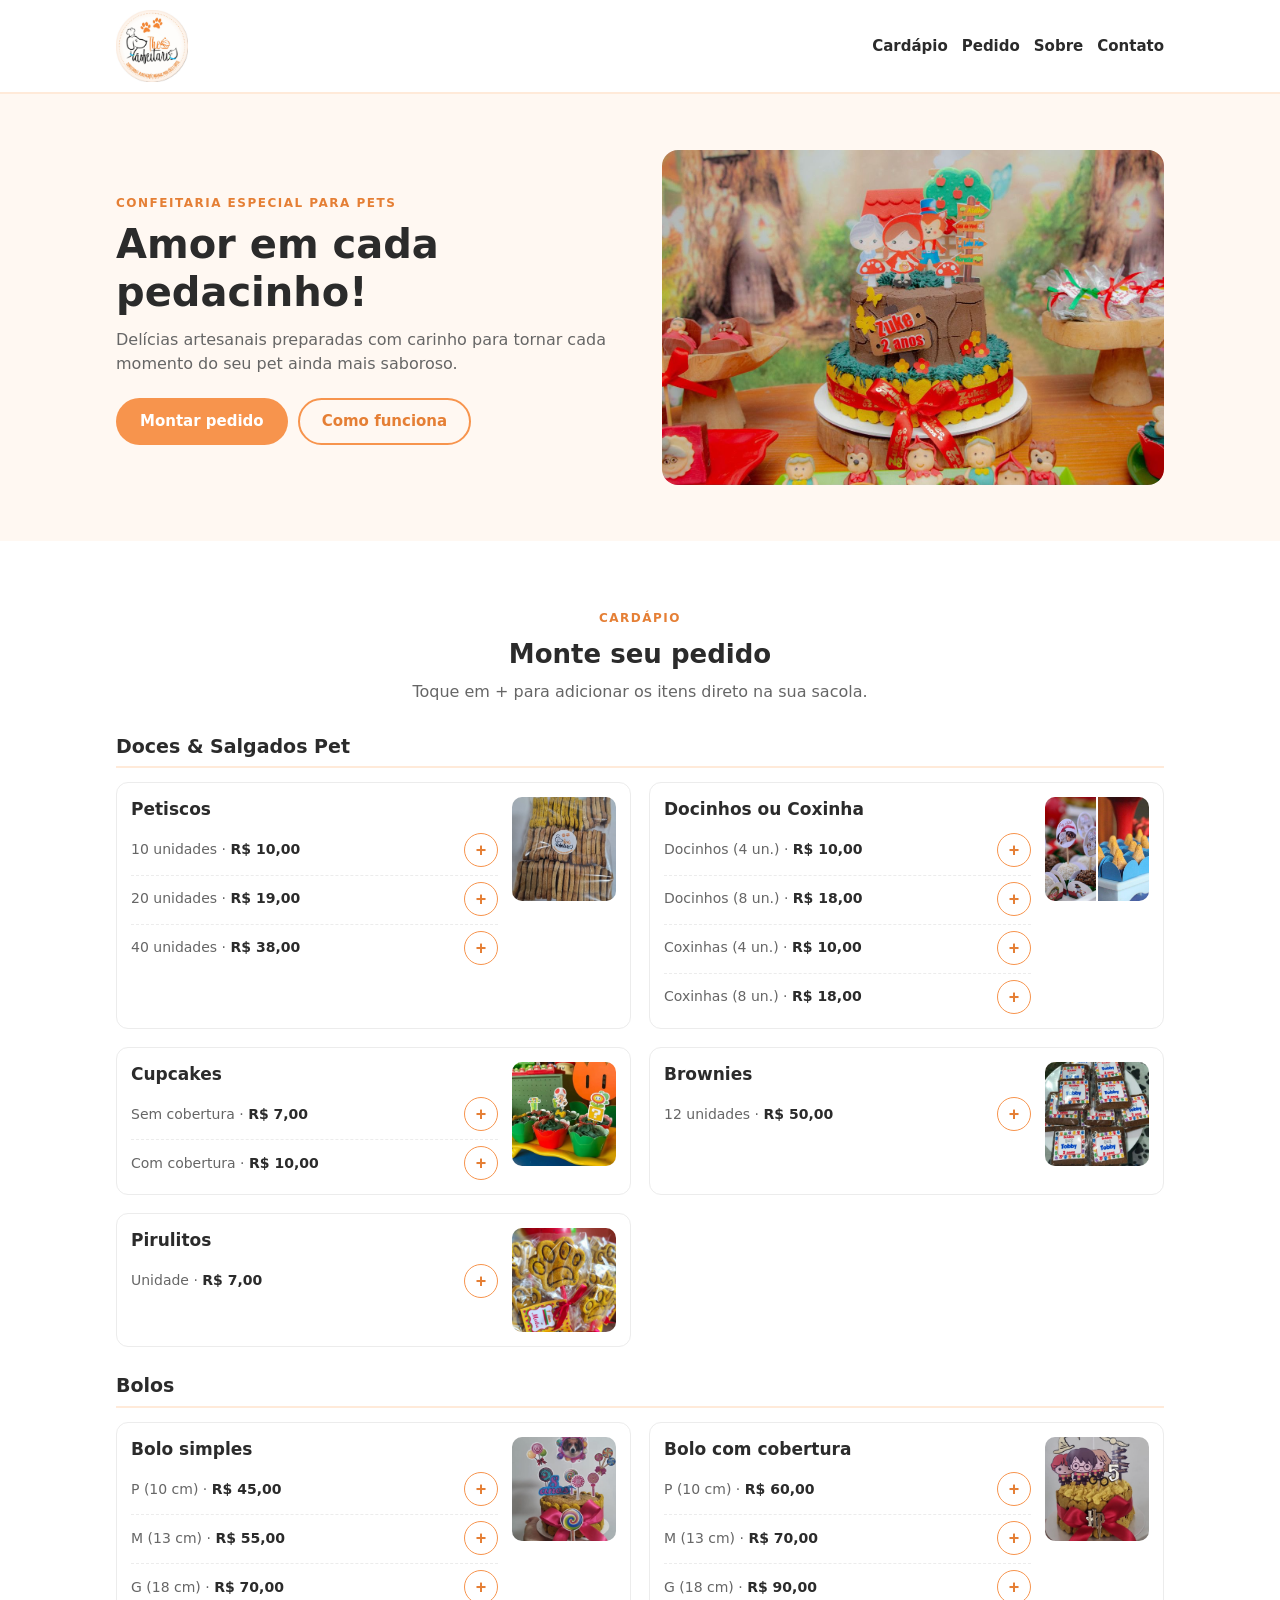
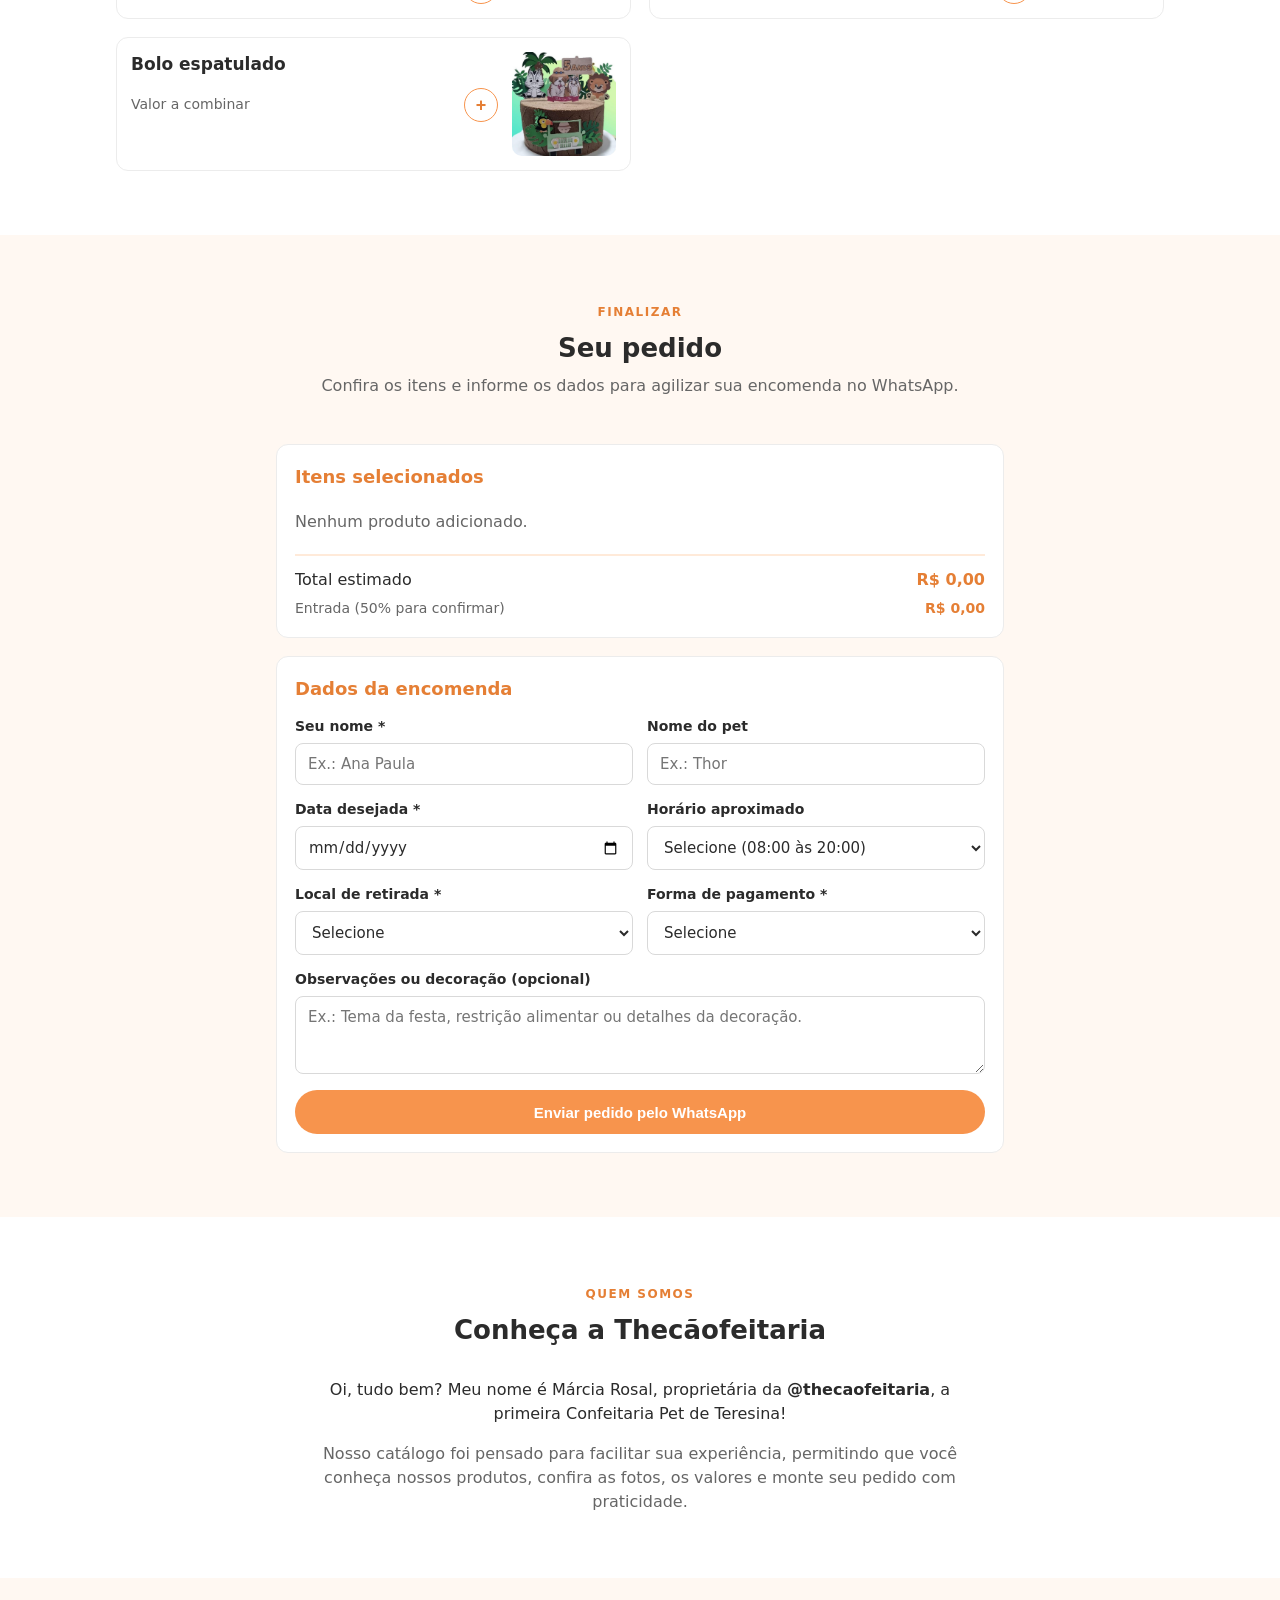
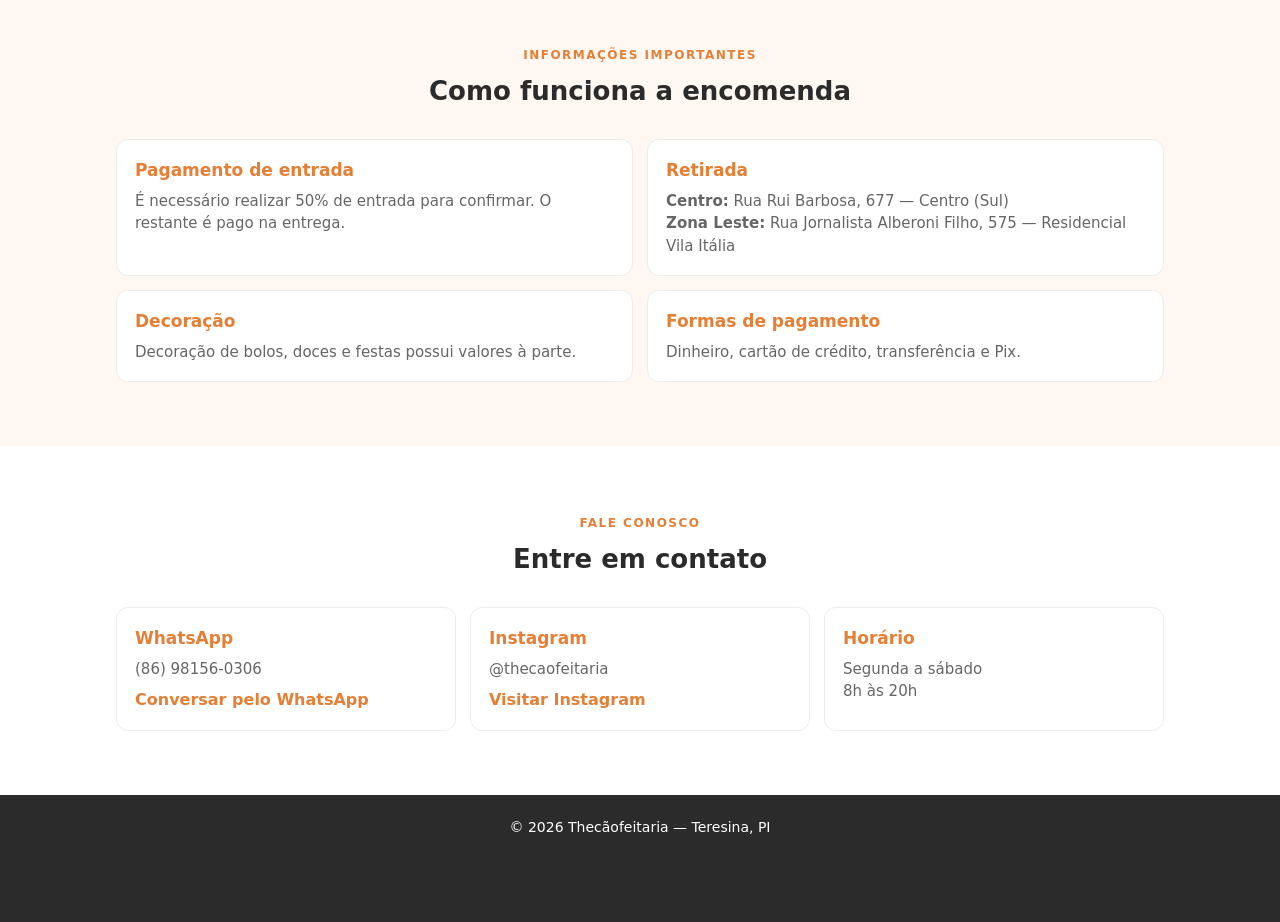
==== commit 34cff769: "Add files via upload" ====
--- a/index.html
+++ b/index.html
@@ -80,14 +80,22 @@
 
                     <article class="menu-item">
                         <div class="menu-info">
-                            <h4>Docinhos e Coxinhas</h4>
-                            <div class="variants">
-                                <div class="variant-row" data-name="Docinhos e coxinhas - 4 unidades" data-price="10">
-                                    <span class="variant-label">4 unidades · <strong>R$ 10,00</strong></span>
-                                    <div class="qty-control"></div>
-                                </div>
-                                <div class="variant-row" data-name="Docinhos e coxinhas - 8 unidades" data-price="18">
-                                    <span class="variant-label">8 unidades · <strong>R$ 18,00</strong></span>
+                            <h4>Docinhos ou Coxinha</h4>
+                            <div class="variants">
+                                <div class="variant-row" data-name="Docinhos - 4 unidades" data-price="10">
+                                    <span class="variant-label">Docinhos (4 un.) · <strong>R$ 10,00</strong></span>
+                                    <div class="qty-control"></div>
+                                </div>
+                                <div class="variant-row" data-name="Docinhos - 8 unidades" data-price="18">
+                                    <span class="variant-label">Docinhos (8 un.) · <strong>R$ 18,00</strong></span>
+                                    <div class="qty-control"></div>
+                                </div>
+                                <div class="variant-row" data-name="Coxinhas - 4 unidades" data-price="10">
+                                    <span class="variant-label">Coxinhas (4 un.) · <strong>R$ 10,00</strong></span>
+                                    <div class="qty-control"></div>
+                                </div>
+                                <div class="variant-row" data-name="Coxinhas - 8 unidades" data-price="18">
+                                    <span class="variant-label">Coxinhas (8 un.) · <strong>R$ 18,00</strong></span>
                                     <div class="qty-control"></div>
                                 </div>
                             </div>
@@ -301,6 +309,7 @@
                                 <option value="Centro">Centro</option>
                                 <option value="Zona Leste">Zona Leste</option>
                             </select>
+                            <small id="endereco-retirada" class="hint" hidden></small>
                         </div>
 
                         <div class="field">
@@ -361,7 +370,8 @@
                     </div>
                     <div class="info-card">
                         <h3>Retirada</h3>
-                        <p>A retirada dos pedidos é realizada no Centro ou na Zona Leste de Teresina.</p>
+                        <p><strong>Centro:</strong> Rua Rui Barbosa, 677 — Centro (Sul)</p>
+                        <p><strong>Zona Leste:</strong> Rua Jornalista Alberoni Filho, 575 — Residencial Vila Itália</p>
                     </div>
                     <div class="info-card">
                         <h3>Decoração</h3>
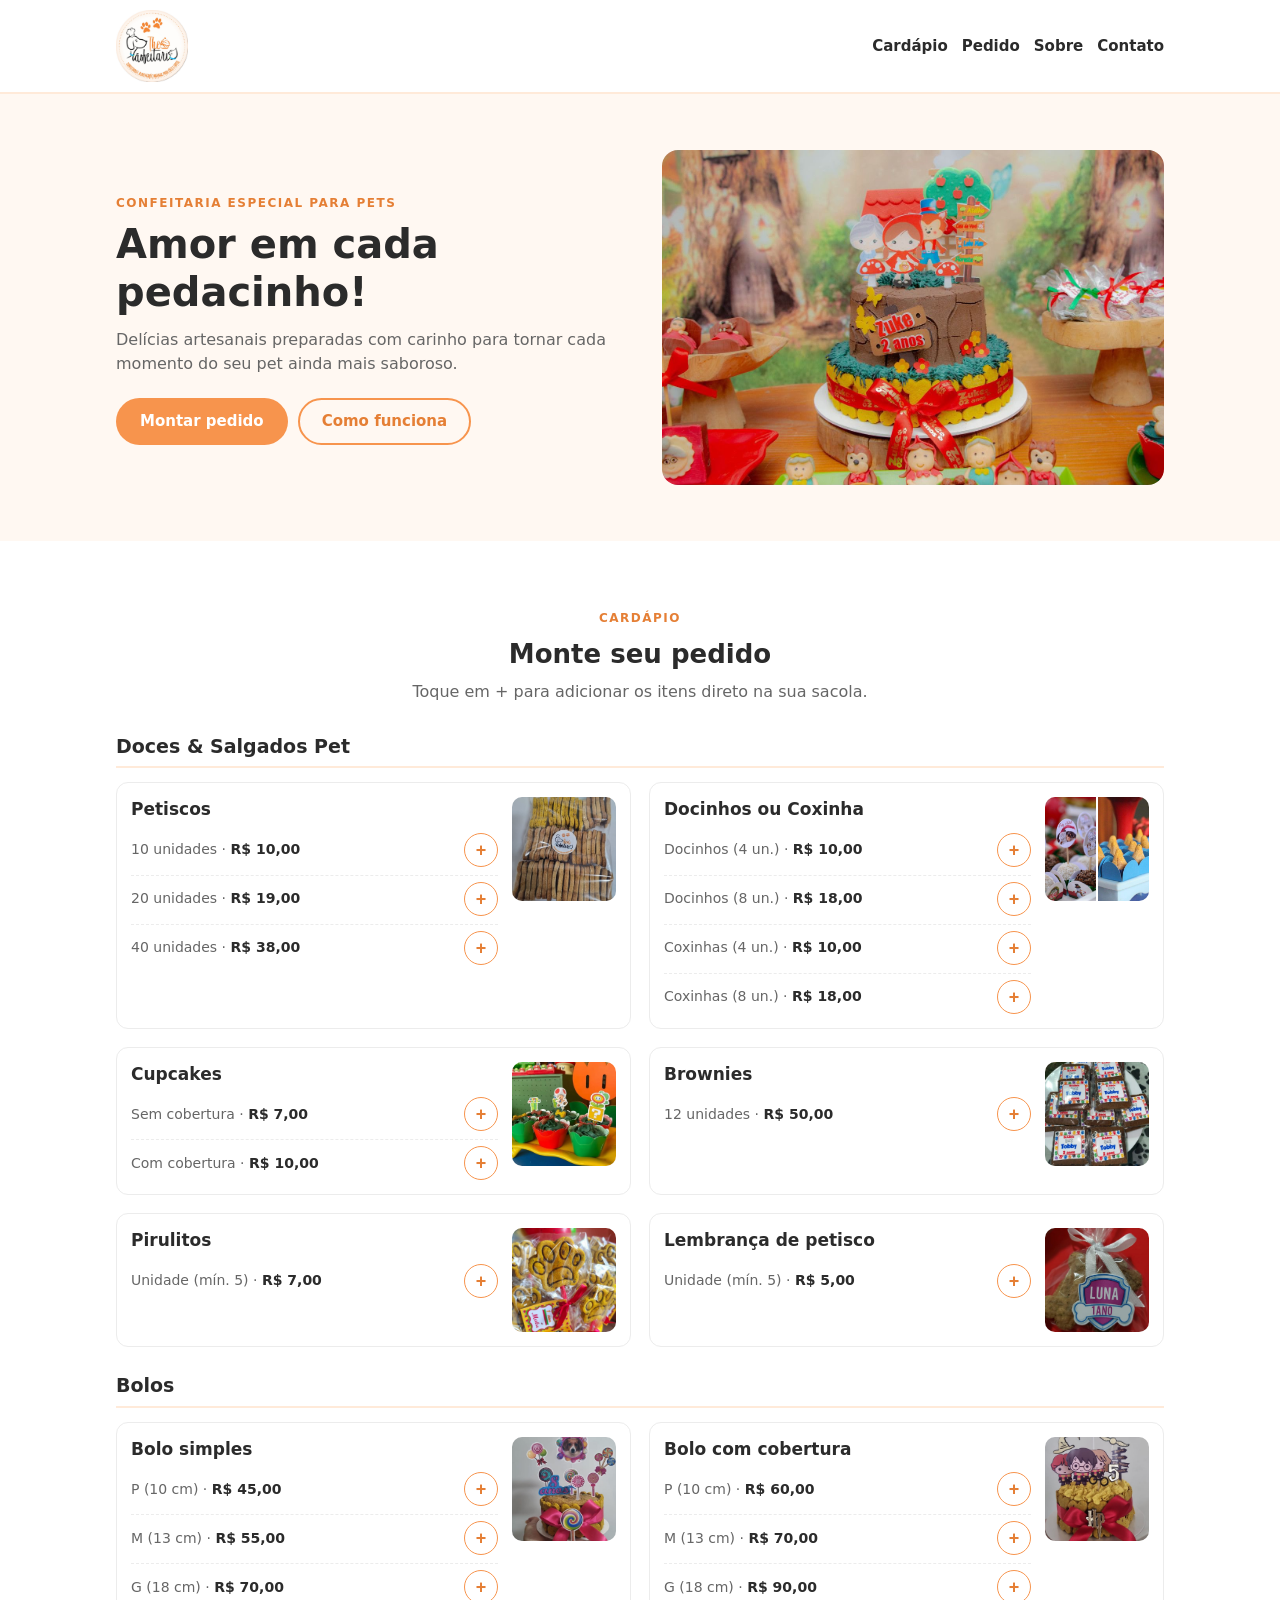
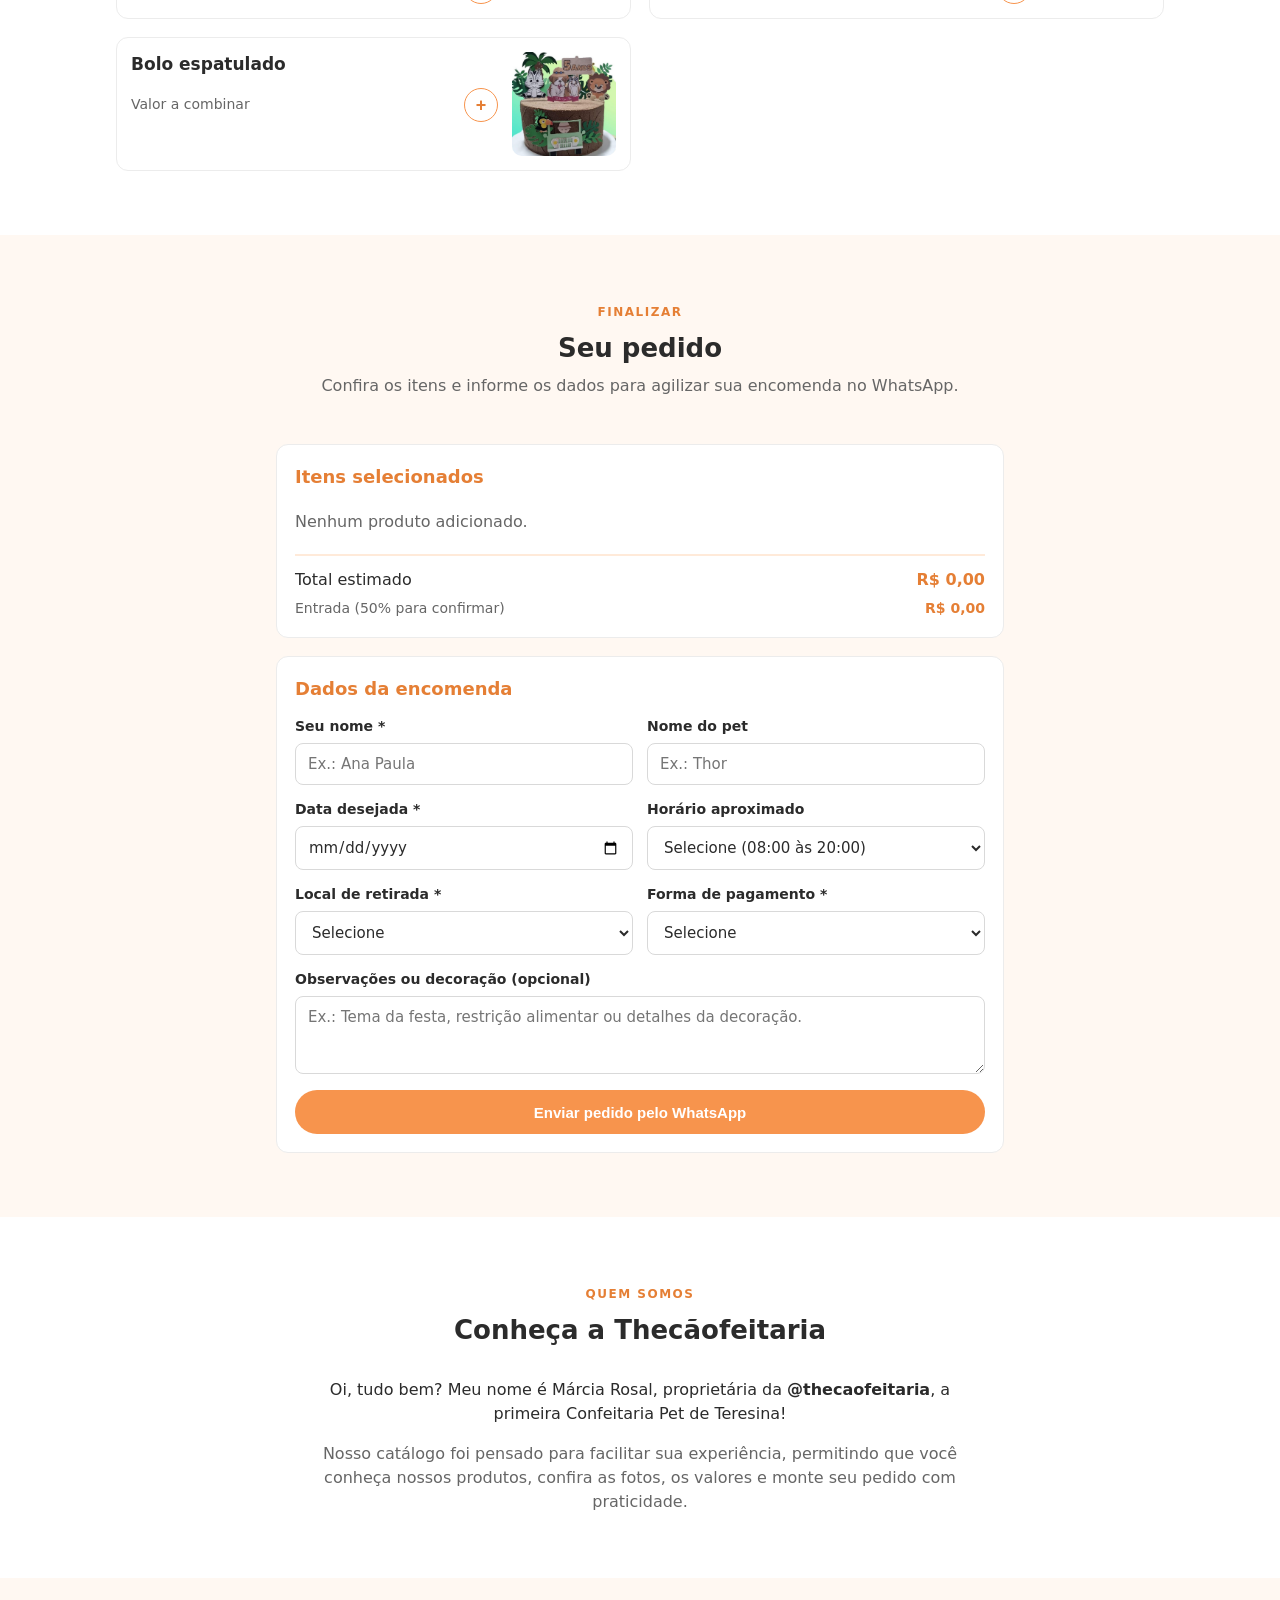
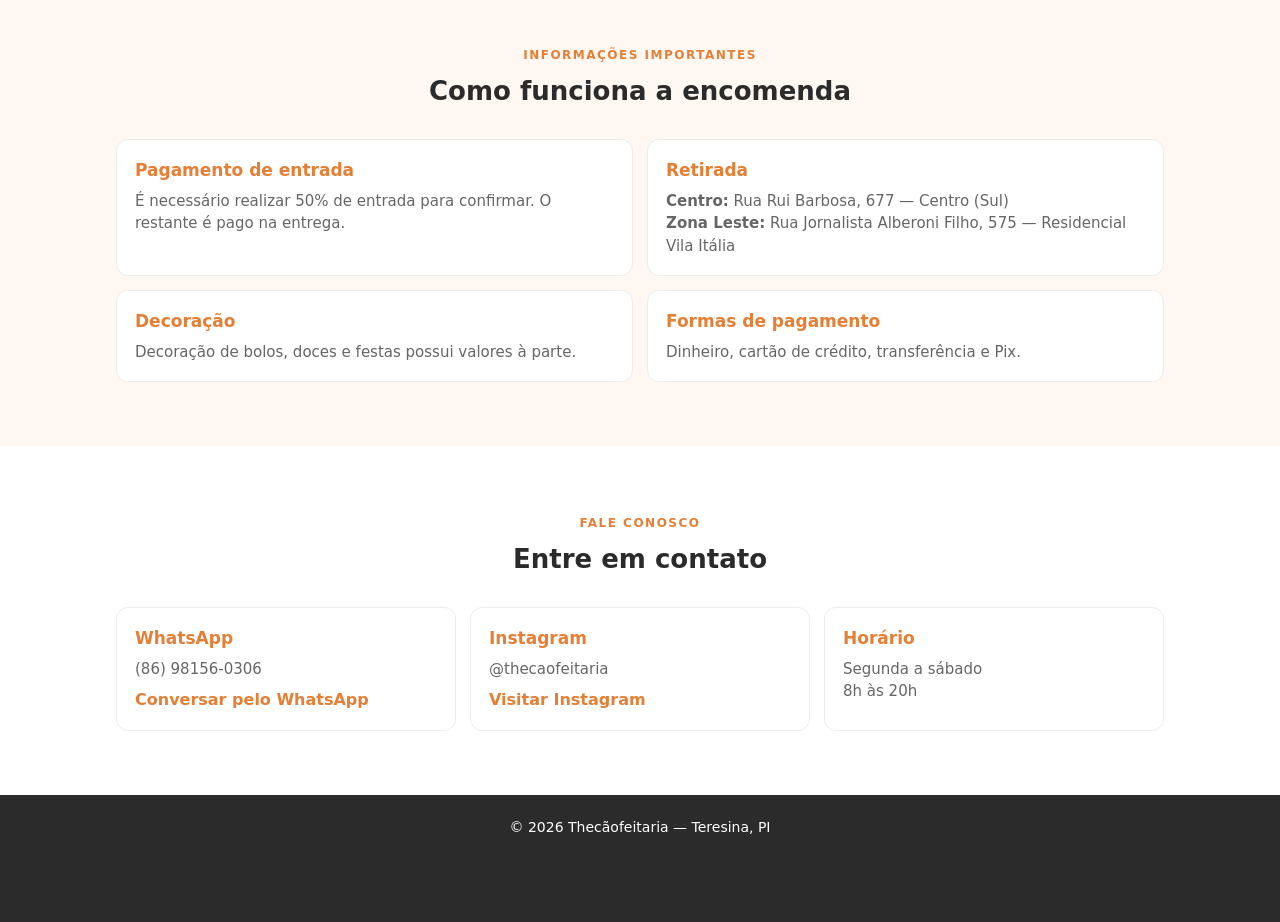
==== commit a231b01b: "Add files via upload" ====
--- a/index.html
+++ b/index.html
@@ -144,14 +144,29 @@
                         <div class="menu-info">
                             <h4>Pirulitos</h4>
                             <div class="variants">
-                                <div class="variant-row" data-name="Pirulito" data-price="7">
-                                    <span class="variant-label">Unidade · <strong>R$ 7,00</strong></span>
+                                <div class="variant-row" data-name="Pirulito" data-price="7" data-min="5">
+                                    <span class="variant-label">Unidade (mín. 5) · <strong>R$ 7,00</strong></span>
                                     <div class="qty-control"></div>
                                 </div>
                             </div>
                         </div>
                         <div class="menu-thumb">
                             <img src="images/pirulitos.jpeg" alt="Pirulitos para pets">
+                        </div>
+                    </article>
+
+                    <article class="menu-item">
+                        <div class="menu-info">
+                            <h4>Lembrança de petisco</h4>
+                            <div class="variants">
+                                <div class="variant-row" data-name="Lembrança de petisco" data-price="5" data-min="5">
+                                    <span class="variant-label">Unidade (mín. 5) · <strong>R$ 5,00</strong></span>
+                                    <div class="qty-control"></div>
+                                </div>
+                            </div>
+                        </div>
+                        <div class="menu-thumb">
+                            <img src="images/lembranca-petisco.jpg" alt="Lembrança de petisco para pets">
                         </div>
                     </article>
                 </div>
